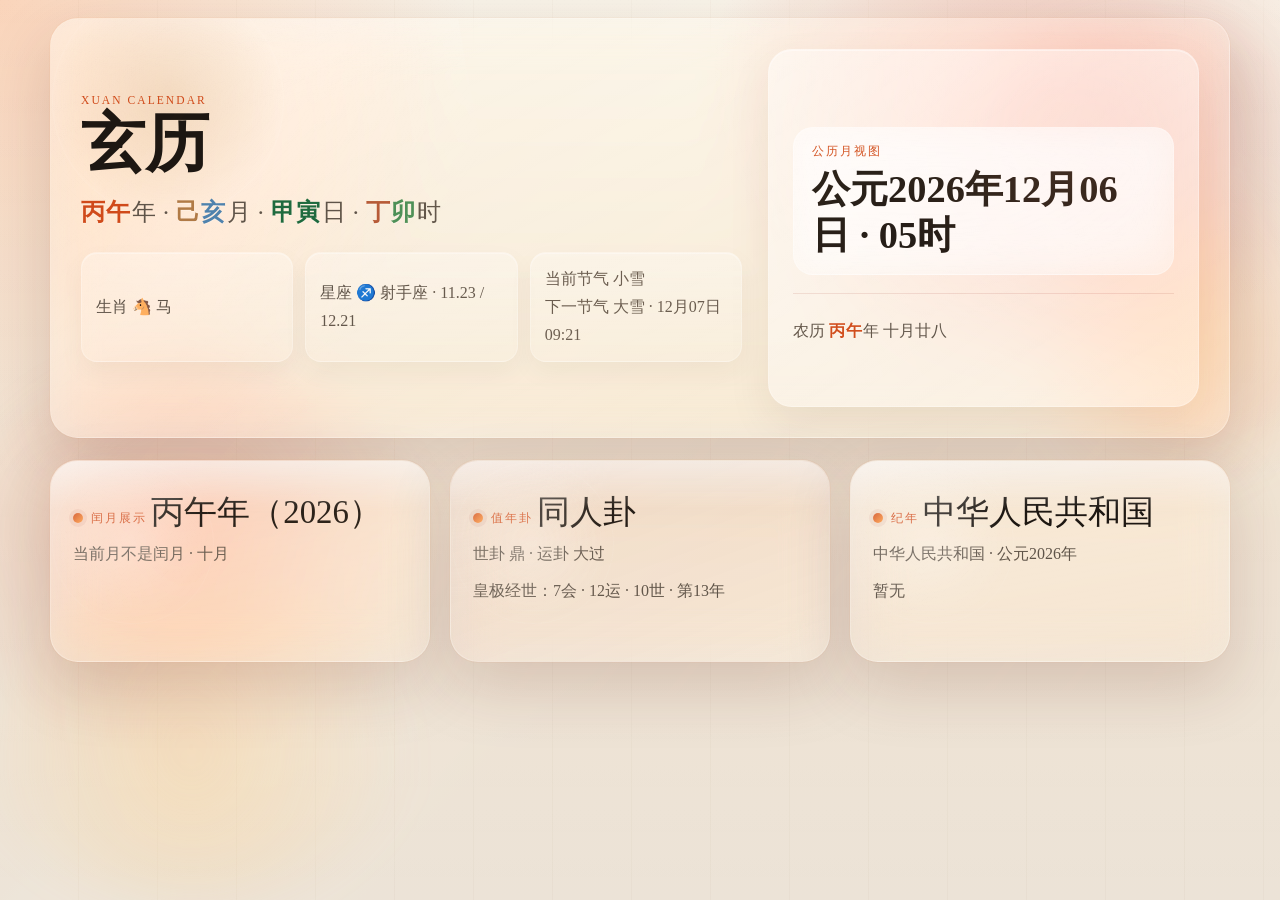
==== index.html @ 5a355abc "Initial project import" ====
<!doctype html>
<html lang="zh-CN">
  <head>
    <meta charset="UTF-8" />
    <meta name="viewport" content="width=device-width, initial-scale=1.0" />
    <title>玄历 · 干支历法</title>
    <link rel="stylesheet" href="styles.css" />
  </head>
  <body>
    <div class="backdrop"></div>
    <main class="shell">
      <section class="hero panel">
        <div class="hero-copy">
          <p class="eyebrow">Xuan Calendar</p>
          <h1>玄历</h1>
          <div class="hero-mobile-card">
            <button id="calendarLauncherMobile" class="hero-date-trigger hero-date-trigger-mobile" type="button">
              <span class="mini-label">公历月视图</span>
              <strong id="heroDateMobile">--</strong>
            </button>
            <p id="heroLunarMobile" class="muted hero-lunar-inline">--</p>
          </div>
          <p id="heroMysticLunar" class="hero-intro">--</p>
          <div class="hero-facts">
            <p id="heroZodiac" class="hero-subline muted">--</p>
            <p id="heroSign" class="hero-subline muted">--</p>
            <p id="heroTerm" class="hero-subline muted">--</p>
          </div>
        </div>
        <div class="hero-meta">
          <button id="calendarLauncher" class="hero-date-trigger" type="button">
            <span class="mini-label">公历月视图</span>
            <strong id="heroDate">--</strong>
          </button>
          <p id="heroLunar" class="muted hero-lunar-desktop">--</p>
        </div>
      </section>

      <section class="cards-grid">
        <article class="panel stat-card">
          <p class="section-tag">闰月展示</p>
          <button id="lunarMonthsLauncher" class="card-link" type="button">--</button>
          <p id="lunarLeapStatus" class="muted">--</p>
        </article>

        <article class="panel stat-card accent-card">
          <p class="section-tag">值年卦</p>
          <button id="hexagramCard" class="card-link" type="button">--</button>
          <p id="hexagramMeta" class="muted">--</p>
          <p id="hexagramCycle" class="muted">--</p>
        </article>

        <article class="panel stat-card">
          <p class="section-tag">纪年</p>
          <button id="emperorCard" class="card-link" type="button">--</button>
          <p id="emperorEraCard" class="muted">--</p>
          <p id="emperorNoteCard" class="muted">--</p>
        </article>

      </section>
    </main>

    <div id="dateNavModal" class="modal hidden" aria-hidden="true">
      <div class="modal-backdrop" data-close-date-modal="true"></div>
      <section class="modal-panel date-modal-panel" role="dialog" aria-modal="true" aria-labelledby="monthTitle">
        <button id="closeDateNavModal" class="modal-close" type="button" aria-label="关闭">关闭</button>
        <div class="date-modal-head">
          <div>
            <p class="section-tag">公历月视图</p>
            <h2 id="monthTitle">--</h2>
          </div>
          <div class="control-actions control-actions-inline">
            <button id="jumpBtn" class="btn btn-primary">跳转</button>
            <button id="todayBtn" class="btn">今天</button>
          </div>
        </div>
        <div class="controls-panel modal-controls-panel">
          <div class="controls-grid">
            <label>
              <span>纪年</span>
              <select id="eraSelect">
                <option value="ce">公元</option>
                <option value="bce">公元前</option>
              </select>
            </label>
            <label>
              <span>年份</span>
              <input id="yearInput" type="number" min="1" step="1" />
            </label>
            <label>
              <span>月份</span>
              <input id="monthInput" type="number" min="1" max="12" step="1" />
            </label>
            <label>
              <span>日期</span>
              <input id="dayInput" type="number" min="1" max="31" step="1" />
            </label>
          </div>
          <div class="stepper-row">
            <button class="btn" data-step="year" data-amount="-1">前一年</button>
            <button class="btn" data-step="year" data-amount="1">后一年</button>
            <button class="btn" data-step="month" data-amount="-1">前一月</button>
            <button class="btn" data-step="month" data-amount="1">后一月</button>
            <button class="btn" data-step="day" data-amount="-1">前一日</button>
            <button class="btn" data-step="day" data-amount="1">后一日</button>
          </div>
        </div>
        <div class="section-head modal-section-head">
          <p class="muted">点日期可切换查看</p>
        </div>
        <div class="weekday-strip" id="weekdayStrip"></div>
        <div class="calendar-grid" id="monthGrid"></div>
      </section>
    </div>

    <div id="hexagramModal" class="modal hidden" aria-hidden="true">
      <div class="modal-backdrop" data-close-modal="true"></div>
      <section class="modal-panel" role="dialog" aria-modal="true" aria-labelledby="hexagramModalTitle">
        <button id="closeHexagramModal" class="modal-close" type="button" aria-label="关闭">关闭</button>
        <p class="section-tag">值年卦详情</p>
        <h2 id="hexagramModalTitle">--</h2>
        <div class="hexagram-modal-layout">
          <div class="hexagram-sidebar">
            <div class="hexagram-visual-wrap">
              <div id="hexagramSymbol" class="hexagram-symbol"></div>
              <div class="hexagram-meta text-card">
                <p id="hexagramTrigrams" class="muted">--</p>
                <p id="hexagramKeywords" class="muted">--</p>
              </div>
            </div>
            <div class="modal-copy hexagram-copy text-card">
              <p id="hexagramSummary">--</p>
              <p id="hexagramReading" class="muted">--</p>
            </div>
          </div>
          <div class="text-sections hexagram-text-sections">
            <article class="text-card">
              <h3>卦辞</h3>
              <p id="hexagramJudgement" class="muted">--</p>
            </article>
            <article class="text-card">
              <h3>彖辞</h3>
              <p id="hexagramTuan" class="muted">--</p>
            </article>
            <article class="text-card">
              <h3>象辞</h3>
              <p id="hexagramXiang" class="muted">--</p>
            </article>
          </div>
        </div>
      </section>
    </div>

    <div id="emperorModal" class="modal hidden" aria-hidden="true">
      <div class="modal-backdrop" data-close-emperor-modal="true"></div>
      <section class="modal-panel" role="dialog" aria-modal="true" aria-labelledby="emperorModalTitle">
        <button id="closeEmperorModal" class="modal-close" type="button" aria-label="关闭">关闭</button>
        <p class="section-tag">详情</p>
        <h2 id="emperorModalTitle">--</h2>
        <div class="emperor-meta-grid">
          <article id="emperorLifeCard" class="text-card">
            <h3>生卒</h3>
            <p id="emperorLife" class="muted">--</p>
          </article>
          <article id="emperorReignCard" class="text-card">
            <h3>在位</h3>
            <p id="emperorReign" class="muted">--</p>
          </article>
          <article class="text-card">
            <h3>年号</h3>
            <p id="emperorEra" class="muted">--</p>
          </article>
        </div>
        <div class="modal-copy">
          <p id="emperorSummary">--</p>
          <div class="text-sections emperor-sections">
            <article class="text-card">
              <h3>大事记</h3>
              <ul id="emperorEvents" class="detail-list"></ul>
            </article>
            <article class="text-card">
              <h3>战争与政局</h3>
              <ul id="emperorWars" class="detail-list"></ul>
            </article>
            <article class="text-card">
              <h3>灾异与治理压力</h3>
              <ul id="emperorCalamities" class="detail-list"></ul>
            </article>
          </div>
        </div>
      </section>
    </div>

    <div id="lunarMonthsModal" class="modal hidden" aria-hidden="true">
      <div class="modal-backdrop" data-close-lunar-modal="true"></div>
      <section class="modal-panel" role="dialog" aria-modal="true" aria-labelledby="lunarYearTitle">
        <button id="closeLunarMonthsModal" class="modal-close" type="button" aria-label="关闭">关闭</button>
        <p class="section-tag">农历月份结构</p>
        <h2 id="lunarYearTitle">--</h2>
        <p id="lunarLeapModalMeta" class="muted">闰月会单独列出</p>
        <div id="lunarMonths" class="lunar-months"></div>
      </section>
    </div>

    <script src="hexagram-originals.js"></script>
    <script src="calendar-core.js"></script>
    <script src="app.js"></script>
  </body>
</html>
---- styles.css ----
:root {
  --bg: #f4ecde;
  --panel: rgba(255, 255, 255, 0.2);
  --panel-strong: rgba(255, 255, 255, 0.28);
  --ink: #1d1712;
  --ink-soft: #5f5449;
  --line: rgba(255, 255, 255, 0.24);
  --accent: #982d22;
  --accent-soft: #bc8140;
  --accent-deep: #6d1f17;
  --shadow: 0 24px 64px rgba(36, 26, 20, 0.12);
  --bg-top: #f8f2e7;
  --bg-mid: #f0e3d2;
  --bg-bottom: #ece3d7;
  --orb-a: rgba(188, 129, 64, 0.22);
  --orb-b: rgba(152, 45, 34, 0.18);
  --motion-a: rgba(86, 135, 183, 0.14);
  --motion-b: rgba(217, 87, 41, 0.12);
  --panel-glow: rgba(255, 255, 255, 0.5);
  --glass-highlight: rgba(255, 255, 255, 0.48);
  --glass-shadow: rgba(84, 62, 34, 0.08);
  --glass-fill: linear-gradient(180deg, rgba(255, 255, 255, 0.32), rgba(255, 255, 255, 0.16));
}

* {
  box-sizing: border-box;
}

html,
body {
  margin: 0;
  min-height: 100%;
}

body {
  position: relative;
  color: var(--ink);
  font-family: "Iowan Old Style", "Palatino Linotype", "STKaiti", "KaiTi", "Songti SC", serif;
  background:
    radial-gradient(circle at top left, var(--orb-a), transparent 30%),
    radial-gradient(circle at 80% 10%, var(--orb-b), transparent 24%),
    linear-gradient(180deg, var(--bg-top) 0%, var(--bg-mid) 56%, var(--bg-bottom) 100%);
  -webkit-tap-highlight-color: transparent;
  transition: background 360ms ease, color 240ms ease;
}

body::before,
body::after {
  content: "";
  position: fixed;
  inset: 0;
  pointer-events: none;
  z-index: 4;
  opacity: 0.72;
}

body::before {
  background:
    radial-gradient(circle at 18% 22%, rgba(255, 255, 255, 0.22), transparent 16%),
    radial-gradient(circle at 74% 18%, rgba(255, 255, 255, 0.16), transparent 14%),
    linear-gradient(120deg, transparent 22%, rgba(255, 255, 255, 0.12) 36%, transparent 54%);
  mix-blend-mode: screen;
  animation: overlaySweep 14s ease-in-out infinite;
}

body::after {
  background:
    repeating-linear-gradient(
      115deg,
      transparent 0 24px,
      rgba(255, 255, 255, 0.035) 24px 32px,
      transparent 32px 68px
    );
  mix-blend-mode: soft-light;
  animation: overlayDrift 18s linear infinite;
}

.backdrop {
  position: fixed;
  inset: 0;
  pointer-events: none;
  background:
    linear-gradient(rgba(255, 255, 255, 0.08), transparent),
    repeating-linear-gradient(
      90deg,
      transparent 0,
      transparent 78px,
      rgba(126, 90, 44, 0.03) 78px,
      rgba(126, 90, 44, 0.03) 79px
    );
  overflow: hidden;
}

.backdrop::before,
.backdrop::after {
  content: "";
  position: absolute;
  inset: auto;
  border-radius: 999px;
  filter: blur(16px);
  opacity: 1;
  mix-blend-mode: screen;
  animation: drift 18s ease-in-out infinite;
}

.backdrop::before {
  left: -10vw;
  bottom: 8vh;
  width: 46vw;
  height: 46vw;
  background:
    radial-gradient(circle at 28% 34%, rgba(255, 255, 255, 0.34), transparent 20%),
    radial-gradient(circle at 35% 35%, var(--motion-a), transparent 55%),
    radial-gradient(circle at 65% 65%, var(--motion-b), transparent 60%);
}

.backdrop::after {
  right: -12vw;
  top: 4vh;
  width: 40vw;
  height: 40vw;
  background:
    radial-gradient(circle at 32% 28%, rgba(255, 255, 255, 0.26), transparent 18%),
    radial-gradient(circle at 30% 30%, var(--motion-b), transparent 48%),
    radial-gradient(circle at 70% 68%, var(--motion-a), transparent 58%);
  animation-direction: reverse;
  animation-duration: 22s;
}

.shell {
  width: min(1180px, calc(100vw - 32px));
  margin: 0 auto;
  padding: max(18px, env(safe-area-inset-top)) 0 max(40px, env(safe-area-inset-bottom));
  position: relative;
  z-index: 1;
}

.panel {
  position: relative;
  overflow: hidden;
  border-radius: 28px;
  border: 1px solid var(--line);
  background: var(--glass-fill), var(--panel);
  -webkit-backdrop-filter: blur(22px) saturate(160%);
  backdrop-filter: blur(22px) saturate(160%);
  box-shadow:
    var(--shadow),
    inset 0 1px 0 rgba(255, 255, 255, 0.46),
    inset 0 -1px 0 rgba(255, 255, 255, 0.08);
}

.panel::before {
  content: "";
  position: absolute;
  inset: 0;
  background:
    linear-gradient(180deg, var(--panel-glow), transparent 24%),
    radial-gradient(circle at top left, rgba(255, 255, 255, 0.22), transparent 38%);
  pointer-events: none;
}

.panel::after {
  content: "";
  position: absolute;
  inset: 1px;
  border-radius: inherit;
  border: 1px solid rgba(255, 255, 255, 0.08);
  pointer-events: none;
}

.stat-card::after {
  content: "";
  position: absolute;
  right: -18px;
  bottom: -42px;
  width: 160px;
  height: 160px;
  border-radius: 50%;
  background: radial-gradient(circle, rgba(255, 255, 255, 0.24), transparent 68%);
  opacity: 0.75;
  pointer-events: none;
  animation: cardPulse 8s ease-in-out infinite;
}

.stat-card:hover {
  transform: translateY(-6px);
  box-shadow: 0 28px 60px rgba(55, 36, 14, 0.18);
}

.hero,
.stat-card,
.theme-panel,
.modal-panel {
  transition: transform 220ms ease, box-shadow 220ms ease, border-color 220ms ease, background 260ms ease;
}

.hero {
  display: grid;
  grid-template-columns: minmax(0, 1.35fr) minmax(320px, 0.88fr);
  gap: 26px;
  padding: 30px;
  margin-bottom: 22px;
  background:
    radial-gradient(circle at 12% 12%, rgba(255, 255, 255, 0.24), transparent 22%),
    radial-gradient(circle at 78% 12%, rgba(255, 255, 255, 0.18), transparent 26%),
    linear-gradient(155deg, rgba(255, 255, 255, 0.26), rgba(255, 255, 255, 0.12));
}

.hero::after {
  content: "";
  position: absolute;
  right: -48px;
  top: -34px;
  width: 230px;
  height: 230px;
  border-radius: 50%;
  background: radial-gradient(circle, rgba(188, 129, 64, 0.18), transparent 70%);
}

.hero::before {
  content: "";
  position: absolute;
  inset: -20% auto auto -10%;
  width: 48%;
  height: 160%;
  background:
    linear-gradient(180deg, rgba(255, 255, 255, 0.38), transparent 28%),
    linear-gradient(135deg, transparent 22%, rgba(255, 255, 255, 0.18) 45%, transparent 68%);
  transform: rotate(-10deg);
  opacity: 0.7;
  pointer-events: none;
  animation: sheenSweep 9s ease-in-out infinite;
}

.eyebrow,
.section-tag,
.mini-label {
  margin: 0;
  text-transform: uppercase;
  letter-spacing: 0.18em;
  font-size: 0.72rem;
  color: var(--accent);
}

.hero h1,
.hero h2,
.stat-card h3,
.section-head h2 {
  margin: 0;
  font-weight: 600;
}

.hero h1 {
  margin-top: 8px;
  font-size: clamp(2.8rem, 5vw, 4.8rem);
  line-height: 0.94;
}

.hero-copy {
  position: relative;
  z-index: 1;
}

.hero-intro {
  max-width: 42rem;
  margin: 18px 0 0;
  font-size: clamp(1.15rem, 2vw, 1.5rem);
  line-height: 1.7;
  letter-spacing: 0.02em;
}

.hero-mobile-card {
  display: none;
}

.ganzhi-token {
  display: inline-flex;
  align-items: baseline;
  gap: 1px;
}

.ganzhi-char {
  font-weight: 700;
  text-shadow: 0 1px 0 rgba(255, 255, 255, 0.28);
}

.ganzhi-suffix,
.ganzhi-sep {
  color: var(--ink-soft);
}

.tone-wood-yang {
  color: #1f6a3e;
}

.tone-wood-yin {
  color: #4b8f56;
}

.tone-fire-yang {
  color: #d04a1a;
}

.tone-fire-yin {
  color: #b65a36;
}

.tone-earth-yang {
  color: #9b5b18;
}

.tone-earth-yin {
  color: #b07a46;
}

.tone-metal-yang {
  color: #8e6d18;
}

.tone-metal-yin {
  color: #b49343;
}

.tone-water-yang {
  color: #1f5d8f;
}

.tone-water-yin {
  color: #4f82ad;
}

.hero-facts {
  display: grid;
  gap: 10px;
  margin-top: 20px;
}

.hero-subline {
  margin: 0;
  padding: 12px 14px;
  border: 1px solid rgba(255, 255, 255, 0.22);
  border-radius: 16px;
  background: linear-gradient(180deg, rgba(255, 255, 255, 0.28), rgba(255, 255, 255, 0.12));
  line-height: 1.75;
  white-space: pre-line;
  box-shadow:
    inset 0 1px 0 rgba(255, 255, 255, 0.34),
    0 10px 24px rgba(62, 44, 28, 0.05);
}

.hero-lunar-inline {
  margin: 0;
  padding-top: 16px;
  font-size: 1.02rem;
  line-height: 1.9;
}

.hero-lunar-desktop {
  margin: 0;
  padding-top: 22px;
  border-top: 1px solid rgba(152, 45, 34, 0.12);
  font-size: 1.02rem;
  line-height: 1.9;
}

.hero-meta {
  display: flex;
  flex-direction: column;
  justify-content: center;
  gap: 18px;
  align-self: stretch;
  padding: 24px;
  border-radius: 24px;
  background:
    linear-gradient(145deg, rgba(255, 255, 255, 0.22), rgba(255, 255, 255, 0.12)),
    var(--panel-strong);
  border: 1px solid rgba(255, 255, 255, 0.24);
  box-shadow:
    inset 0 1px 0 rgba(255, 255, 255, 0.44),
    0 18px 44px rgba(61, 42, 26, 0.08);
}

.hero-date-trigger {
  display: grid;
  gap: 8px;
  width: 100%;
  margin: 18px 0 0;
  padding: 16px 18px;
  border: 1px solid rgba(255, 255, 255, 0.28);
  border-radius: 20px;
  background:
    linear-gradient(180deg, rgba(255, 255, 255, 0.34), rgba(255, 255, 255, 0.14)),
    rgba(255, 255, 255, 0.18);
  color: var(--ink);
  text-align: left;
  font: inherit;
  cursor: pointer;
  transition: transform 160ms ease, border-color 160ms ease, box-shadow 160ms ease;
  -webkit-backdrop-filter: blur(18px) saturate(150%);
  backdrop-filter: blur(18px) saturate(150%);
}

.hero-date-trigger strong {
  font-size: clamp(1.8rem, 3vw, 2.9rem);
  line-height: 1.18;
  font-weight: 600;
}

.hero-date-trigger .mini-label {
  color: var(--accent);
}

.hero-date-trigger:hover {
  transform: translateY(-1px);
  border-color: rgba(255, 255, 255, 0.42);
  box-shadow:
    0 18px 32px rgba(61, 42, 26, 0.08),
    inset 0 1px 0 rgba(255, 255, 255, 0.42);
}

.card-link {
  transition: color 180ms ease, transform 180ms ease;
}

.card-link:hover {
  transform: translateX(4px);
}

.hero-date-trigger-mobile,
#heroLunarMobile {
  display: none;
}

.hero-date-trigger:active,
.card-link:active,
.btn:active {
  transform: translateY(0);
  filter: brightness(0.98);
}

.controls-panel {
  padding: 18px;
  margin-bottom: 22px;
}

.date-modal-head {
  display: flex;
  align-items: flex-end;
  justify-content: space-between;
  flex-wrap: wrap;
  gap: 16px;
}

.date-modal-head h2 {
  margin-top: 8px;
}

.date-modal-head > :first-child {
  flex: 1 1 220px;
}

.controls-grid {
  display: grid;
  grid-template-columns: repeat(4, minmax(0, 1fr));
  gap: 14px;
}

.controls-grid label {
  display: flex;
  flex-direction: column;
  gap: 8px;
}

.controls-grid span {
  font-size: 0.85rem;
  color: var(--ink-soft);
}

.controls-grid input,
.controls-grid select,
.btn {
  border: 1px solid rgba(255, 255, 255, 0.24);
  border-radius: 16px;
  background: rgba(255, 255, 255, 0.24);
  color: var(--ink);
  font: inherit;
  -webkit-backdrop-filter: blur(16px) saturate(150%);
  backdrop-filter: blur(16px) saturate(150%);
}

.controls-grid input,
.controls-grid select {
  height: 46px;
  padding: 0 14px;
}

.control-actions {
  display: flex;
  align-items: end;
  gap: 10px;
}

.control-actions-inline {
  flex-shrink: 0;
}

.btn {
  height: 46px;
  padding: 0 16px;
  cursor: pointer;
  transition: transform 160ms ease, border-color 160ms ease, background 160ms ease;
}

.btn:hover {
  transform: translateY(-1px);
  border-color: rgba(152, 45, 34, 0.28);
}

.btn-primary {
  background: linear-gradient(135deg, rgba(152, 45, 34, 0.82), rgba(188, 129, 64, 0.8));
  color: #fff8f1;
  border-color: transparent;
}

.stepper-row {
  display: grid;
  grid-template-columns: repeat(6, minmax(0, 1fr));
  gap: 10px;
  margin-top: 14px;
}

.cards-grid {
  display: grid;
  grid-template-columns: repeat(3, minmax(0, 1fr));
  gap: 20px;
  margin-bottom: 22px;
}

.stat-card {
  min-height: 202px;
  padding: 22px;
  background:
    linear-gradient(170deg, rgba(255, 255, 255, 0.3), rgba(255, 255, 255, 0.14));
}

.cards-grid .stat-card:nth-child(1) {
  animation: riseIn 700ms ease both;
}

.cards-grid .stat-card:nth-child(2) {
  animation: riseIn 700ms ease 90ms both;
}

.cards-grid .stat-card:nth-child(3) {
  animation: riseIn 700ms ease 180ms both;
}

.stat-card h3 {
  margin-top: 10px;
  font-size: clamp(1.45rem, 2.6vw, 2.05rem);
  line-height: 1.2;
}

.card-link {
  margin-top: 10px;
  padding: 0;
  border: 0;
  background: transparent;
  color: inherit;
  font: inherit;
  font-size: clamp(1.45rem, 2.6vw, 2.05rem);
  line-height: 1.2;
  text-align: left;
  cursor: pointer;
}

.card-link + .muted {
  margin-top: 12px;
}

.stat-card .section-tag {
  display: inline-flex;
  align-items: center;
  gap: 8px;
}

.stat-card .section-tag::before {
  content: "";
  width: 10px;
  height: 10px;
  border-radius: 50%;
  background: linear-gradient(135deg, var(--accent), var(--accent-soft));
  box-shadow: 0 0 0 4px rgba(152, 45, 34, 0.08);
}

.card-link:hover {
  color: var(--accent);
}

.accent-card {
  background:
    linear-gradient(160deg, rgba(152, 45, 34, 0.08), rgba(255, 255, 255, 0)),
    var(--panel);
}

.muted {
  color: var(--ink-soft);
}

.section-head {
  display: flex;
  justify-content: space-between;
  align-items: end;
  gap: 16px;
  padding: 22px 22px 10px;
}

.pillars {
  display: grid;
  grid-template-columns: repeat(4, minmax(0, 1fr));
  gap: 14px;
  padding: 8px 22px 22px;
}

.pillar-card,
.calendar-cell,
.month-chip {
  border: 1px solid var(--line);
  border-radius: 22px;
  background: rgba(255, 252, 247, 0.86);
}

.pillar-card {
  padding: 18px;
}

.pillar-label {
  font-size: 0.9rem;
  color: var(--ink-soft);
}

.pillar-value {
  display: block;
  margin-top: 8px;
  font-size: clamp(1.55rem, 2.5vw, 2.15rem);
}

.pillar-hint {
  display: block;
  margin-top: 10px;
  color: var(--ink-soft);
  font-size: 0.92rem;
}

.layout-split {
  display: grid;
  grid-template-columns: minmax(0, 1.2fr) minmax(320px, 0.8fr);
  gap: 22px;
}

.weekday-strip {
  display: grid;
  grid-template-columns: repeat(7, minmax(0, 1fr));
  gap: 8px;
  padding: 0 22px 10px;
}

.weekday-strip span {
  text-align: center;
  color: var(--ink-soft);
  font-size: 0.92rem;
}

.calendar-grid {
  display: grid;
  grid-template-columns: repeat(7, minmax(0, 1fr));
  gap: 8px;
  padding: 0 22px 22px;
}

.calendar-cell {
  min-height: 96px;
  padding: 12px;
  cursor: pointer;
  transition: transform 160ms ease, border-color 160ms ease, box-shadow 160ms ease;
}

.calendar-cell:hover {
  transform: translateY(-2px);
  border-color: rgba(152, 45, 34, 0.28);
}

.calendar-cell.dim {
  opacity: 0.52;
}

.calendar-cell.selected {
  background:
    linear-gradient(150deg, rgba(255, 255, 255, 0.34), rgba(255, 255, 255, 0.08)),
    rgba(255, 255, 255, 0.18);
  border-color: rgba(255, 255, 255, 0.38);
  box-shadow:
    0 14px 28px rgba(61, 42, 26, 0.08),
    inset 0 1px 0 rgba(255, 255, 255, 0.38);
}

.calendar-cell.today {
  outline: 1px dashed rgba(188, 129, 64, 0.7);
  outline-offset: -6px;
}

.solar-day {
  font-size: 1.2rem;
}

.lunar-day {
  margin-top: 10px;
  color: var(--ink-soft);
  font-size: 0.88rem;
  line-height: 1.45;
}

.lunar-months {
  display: grid;
  grid-template-columns: repeat(2, minmax(0, 1fr));
  gap: 10px;
  padding: 8px 0 0;
}

.month-chip {
  padding: 14px 16px;
  -webkit-backdrop-filter: blur(14px) saturate(150%);
  backdrop-filter: blur(14px) saturate(150%);
}

.month-chip strong {
  display: block;
  font-size: 1.06rem;
}

.month-chip span {
  display: block;
  margin-top: 6px;
  color: var(--ink-soft);
  font-size: 0.92rem;
}

code {
  font-family: "SFMono-Regular", Consolas, monospace;
}

@media (max-width: 1080px) {
  .controls-grid,
  .cards-grid,
  .pillars,
  .layout-split,
  .stepper-row {
    grid-template-columns: 1fr 1fr;
  }

  .controls-grid label:first-child,
  .controls-grid label:nth-child(2),
  .controls-grid label:nth-child(3),
  .controls-grid label:nth-child(4) {
    min-width: 0;
  }
}

@media (max-width: 860px) {
  .hero,
  .cards-grid,
  .layout-split,
  .pillars,
  .controls-grid {
    grid-template-columns: 1fr;
  }

  .hero {
    padding: 22px;
    gap: 18px;
    grid-template-columns: 1fr;
  }

  .cards-grid {
    gap: 14px;
  }

  .hero-facts {
    gap: 8px;
  }

  .lunar-months {
    grid-template-columns: 1fr;
  }

  .section-head {
    flex-direction: column;
    align-items: flex-start;
  }
}

@media (max-width: 560px) {
  .shell {
    width: min(100vw - 20px, 1180px);
    padding-bottom: calc(102px + env(safe-area-inset-bottom));
  }

  .hero,
  .controls-panel,
  .section-head,
  .weekday-strip,
  .calendar-grid,
  .lunar-months,
  .pillars,
  .stat-card {
    padding-left: 16px;
    padding-right: 16px;
  }

  .calendar-grid,
  .weekday-strip {
    gap: 6px;
  }

  .hero {
    padding-top: 20px;
    padding-bottom: 20px;
    border-radius: 26px;
  }

  .hero h1 {
    display: none;
  }

  .hero-date-trigger-mobile,
  #heroLunarMobile {
    display: grid;
  }

  .hero-mobile-card {
    display: block;
    margin-top: 14px;
    padding: 14px;
    border: 1px solid rgba(152, 45, 34, 0.14);
    border-radius: 20px;
    background: rgba(255, 252, 247, 0.88);
    box-shadow: 0 12px 24px rgba(152, 45, 34, 0.06);
  }

  .hero-date-trigger-mobile {
    margin-top: 0;
    padding: 0;
    border: 0;
    border-radius: 0;
    background: transparent;
    box-shadow: none;
  }

  #heroLunarMobile {
    display: block;
    margin-top: 14px;
    padding-top: 14px;
    border-top: 1px solid rgba(152, 45, 34, 0.12);
  }

  .hero-meta {
    display: none;
  }

  .hero h1 {
    font-size: clamp(2.4rem, 12vw, 3.5rem);
  }

  .hero-intro {
    font-size: 1.08rem;
  }

  .hero-subline {
    padding: 10px 12px;
    font-size: 0.95rem;
  }

  .hero-date-trigger {
    margin-top: 14px;
    padding: 14px;
  }

  .hero-date-trigger strong {
    font-size: clamp(1.55rem, 7vw, 2rem);
  }

  .hero-lunar-inline {
    padding-top: 18px;
    font-size: 0.96rem;
  }

  .stepper-row {
    grid-template-columns: 1fr 1fr;
  }

  .cards-grid {
    grid-template-columns: 1fr 1fr;
  }

  .cards-grid .stat-card:last-child {
    grid-column: 1 / -1;
  }

  .stat-card {
    min-height: auto;
    padding-top: 18px;
    padding-bottom: 18px;
  }

  .calendar-cell {
    min-height: 76px;
    padding: 8px;
  }

  .solar-day {
    font-size: 1.05rem;
  }

  .lunar-day {
    margin-top: 6px;
    font-size: 0.78rem;
    line-height: 1.35;
  }

}


.modal.hidden {
  display: none;
}

.modal {
  position: fixed;
  inset: 0;
  z-index: 20;
}

.modal-backdrop {
  position: absolute;
  inset: 0;
  background: rgba(32, 20, 10, 0.4);
  backdrop-filter: blur(10px);
}

.modal-panel {
  position: relative;
  width: min(760px, calc(100vw - 28px));
  margin: min(7vh, 48px) auto;
  max-height: min(88vh, 980px);
  overflow: auto;
  padding: 24px;
  border-radius: 28px;
  border: 1px solid rgba(255, 255, 255, 0.26);
  background:
    linear-gradient(180deg, rgba(255, 255, 255, 0.34), rgba(255, 255, 255, 0.16)),
    rgba(255, 255, 255, 0.14);
  -webkit-backdrop-filter: blur(26px) saturate(180%);
  backdrop-filter: blur(26px) saturate(180%);
  box-shadow:
    0 28px 64px rgba(45, 28, 12, 0.18),
    inset 0 1px 0 rgba(255, 255, 255, 0.4);
}

.date-modal-panel {
  width: min(1080px, calc(100vw - 28px));
}

.modal-controls-panel {
  padding: 0;
  margin: 20px 0 12px;
}

.modal-section-head {
  padding: 0 0 10px;
}

.modal-close {
  position: sticky;
  top: 0;
  z-index: 2;
  margin-left: auto;
  display: block;
  height: 38px;
  padding: 0 14px;
  border-radius: 14px;
  border: 1px solid rgba(255, 255, 255, 0.24);
  background: rgba(255, 255, 255, 0.18);
  -webkit-backdrop-filter: blur(18px) saturate(160%);
  backdrop-filter: blur(18px) saturate(160%);
  font: inherit;
  cursor: pointer;
}

.hexagram-modal-layout {
  display: grid;
  grid-template-columns: minmax(260px, 0.9fr) minmax(0, 1.4fr);
  gap: 18px;
  align-items: start;
  margin-top: 20px;
}

.hexagram-sidebar {
  display: grid;
  gap: 14px;
}

.hexagram-visual-wrap {
  display: grid;
  gap: 14px;
  align-items: start;
}

.hexagram-symbol {
  padding: 18px;
  border-radius: 22px;
  border: 1px solid rgba(255, 255, 255, 0.24);
  background: rgba(255, 255, 255, 0.16);
  -webkit-backdrop-filter: blur(18px) saturate(150%);
  backdrop-filter: blur(18px) saturate(150%);
}

.hex-line {
  position: relative;
  height: 18px;
  margin: 10px 0;
}

.hex-line.yang::before,
.hex-line.yin::before,
.hex-line.yin::after {
  content: "";
  position: absolute;
  top: 6px;
  height: 6px;
  border-radius: 999px;
}

.hex-line.yang::before {
  left: 0;
  right: 0;
  background: linear-gradient(90deg, #7d2217, #c48a47);
}

.hex-line.yin::before {
  left: 0;
  width: calc(50% - 10px);
  background: linear-gradient(90deg, #294e68, #6b8fa0);
}

.hex-line.yin::after {
  right: 0;
  width: calc(50% - 10px);
  background: linear-gradient(90deg, #294e68, #6b8fa0);
}

.hexagram-meta p {
  margin: 0 0 10px;
}

.hexagram-meta p:last-child,
.hexagram-copy p:last-child {
  margin-bottom: 0;
}

.hexagram-copy {
  min-height: 100%;
}

.modal-copy p {
  line-height: 1.8;
}

.text-sections {
  display: grid;
  grid-template-columns: repeat(3, minmax(0, 1fr));
  gap: 14px;
  margin-top: 18px;
}

.hexagram-text-sections {
  grid-template-columns: 1fr;
  margin-top: 0;
}

.text-card {
  padding: 16px;
  border-radius: 20px;
  border: 1px solid rgba(255, 255, 255, 0.24);
  background:
    linear-gradient(180deg, rgba(255, 255, 255, 0.24), rgba(255, 255, 255, 0.12)),
    rgba(255, 255, 255, 0.14);
  -webkit-backdrop-filter: blur(16px) saturate(150%);
  backdrop-filter: blur(16px) saturate(150%);
}

.hidden-card {
  display: none;
}

.text-card h3 {
  margin: 0 0 10px;
  font-size: 1rem;
}

.text-card p {
  margin: 0;
  line-height: 1.8;
  white-space: pre-line;
}

.emperor-meta-grid {
  display: grid;
  grid-template-columns: repeat(3, minmax(0, 1fr));
  gap: 14px;
  margin-top: 16px;
}

.detail-list {
  margin: 0;
  padding-left: 18px;
  color: var(--ink-soft);
  line-height: 1.75;
}

.detail-item {
  display: grid;
  grid-template-columns: minmax(82px, 112px) minmax(0, 1fr);
  gap: 10px;
  align-items: start;
}

.detail-period {
  display: inline-flex;
  align-items: center;
  justify-content: center;
  min-height: 28px;
  padding: 2px 10px;
  border-radius: 999px;
  border: 1px solid rgba(255, 255, 255, 0.24);
  background: rgba(255, 255, 255, 0.16);
  color: var(--accent);
  font-size: 0.8rem;
  line-height: 1.2;
  white-space: nowrap;
}

.detail-content {
  color: var(--ink-soft);
}

.detail-list li + li {
  margin-top: 8px;
}

@media (max-width: 860px) {
  .hexagram-modal-layout,
  .text-sections,
  .emperor-meta-grid {
    grid-template-columns: 1fr;
  }
}

@media (max-width: 640px) {
  .modal {
    padding: 0;
  }

  .modal-panel,
  .date-modal-panel {
    width: 100vw;
    max-height: 100vh;
    min-height: 100vh;
    margin: 0;
    padding: 18px 16px calc(72px + env(safe-area-inset-bottom));
    border-radius: 0;
  }

  .modal-close {
    top: 0;
    margin-bottom: 10px;
  }

  .controls-grid {
    grid-template-columns: 1fr 1fr;
  }

  .controls-grid .control-actions {
    grid-column: 1 / -1;
  }

  .control-actions {
    align-items: stretch;
  }

  .control-actions .btn {
    flex: 1;
  }

  .control-actions-inline {
    margin-left: auto;
  }

  .text-card,
  .hexagram-symbol {
    border-radius: 18px;
  }

  .detail-item {
    grid-template-columns: 1fr;
    gap: 6px;
  }

  .detail-period {
    justify-self: start;
  }
}

body[data-element-theme="fire"] {
  --accent: #d04a1a;
  --accent-soft: #ff9a3d;
  --accent-deep: #83261c;
  --orb-a: rgba(255, 125, 54, 0.28);
  --orb-b: rgba(206, 53, 31, 0.24);
  --motion-a: rgba(255, 156, 72, 0.22);
  --motion-b: rgba(201, 57, 35, 0.18);
}

body[data-element-theme="water"] {
  --bg-top: #e6eef6;
  --bg-mid: #cfdceb;
  --bg-bottom: #bfcddd;
  --panel: rgba(241, 247, 253, 0.78);
  --panel-strong: rgba(240, 246, 252, 0.92);
  --accent: #2d6794;
  --accent-soft: #69a6d1;
  --accent-deep: #184561;
  --orb-a: rgba(88, 140, 182, 0.24);
  --orb-b: rgba(36, 82, 126, 0.18);
  --motion-a: rgba(102, 166, 214, 0.24);
  --motion-b: rgba(34, 83, 126, 0.18);
}

body[data-element-theme="water"] .backdrop {
  background:
    linear-gradient(rgba(255, 255, 255, 0.06), transparent),
    repeating-linear-gradient(
      90deg,
      transparent 0,
      transparent 72px,
      rgba(63, 120, 170, 0.06) 72px,
      rgba(63, 120, 170, 0.06) 73px
    );
}

body[data-element-theme="water"]::before {
  background:
    radial-gradient(circle at 16% 28%, rgba(202, 236, 255, 0.26), transparent 18%),
    radial-gradient(circle at 76% 24%, rgba(168, 215, 249, 0.2), transparent 16%),
    linear-gradient(115deg, transparent 18%, rgba(183, 226, 255, 0.12) 34%, transparent 58%);
  animation-name: waterOverlay;
}

body[data-element-theme="water"]::after {
  background:
    repeating-linear-gradient(
      105deg,
      transparent 0 18px,
      rgba(164, 214, 246, 0.06) 18px 26px,
      transparent 26px 52px
    );
}

body[data-element-theme="wood"] {
  --accent: #2d7d4b;
  --accent-soft: #74b780;
  --accent-deep: #1b5432;
  --orb-a: rgba(92, 158, 103, 0.24);
  --orb-b: rgba(39, 98, 62, 0.16);
  --motion-a: rgba(135, 194, 117, 0.18);
  --motion-b: rgba(42, 107, 66, 0.14);
}

body[data-element-theme="metal"] {
  --bg-top: #f4f1e7;
  --bg-mid: #e4dece;
  --bg-bottom: #d8d0c0;
  --accent: #98732b;
  --accent-soft: #d0b16a;
  --accent-deep: #65501e;
  --orb-a: rgba(177, 150, 84, 0.18);
  --orb-b: rgba(99, 80, 30, 0.12);
  --motion-a: rgba(214, 191, 135, 0.16);
  --motion-b: rgba(129, 110, 58, 0.12);
}

body[data-element-theme="earth"] {
  --bg-top: #f5ede4;
  --bg-mid: #ead9c8;
  --bg-bottom: #dfc6b2;
  --accent: #a05f24;
  --accent-soft: #cd9762;
  --accent-deep: #704219;
  --orb-a: rgba(196, 136, 75, 0.22);
  --orb-b: rgba(124, 82, 31, 0.16);
  --motion-a: rgba(221, 173, 118, 0.16);
  --motion-b: rgba(120, 81, 40, 0.14);
}

body[data-element-theme="water"] .backdrop::before,
body[data-element-theme="water"] .backdrop::after {
  filter: blur(12px);
  animation-duration: 14s;
}

body[data-element-theme="water"] .backdrop::before {
  border-radius: 44% 56% 61% 39% / 57% 47% 53% 43%;
  animation-name: waterDrift;
}

body[data-element-theme="water"] .backdrop::after {
  border-radius: 59% 41% 48% 52% / 44% 60% 40% 56%;
  animation-name: waterDrift;
}

body[data-element-theme="fire"] .backdrop::before,
body[data-element-theme="fire"] .backdrop::after {
  filter: blur(22px);
  animation-duration: 10s;
}

body[data-element-theme="fire"]::before {
  background:
    radial-gradient(circle at 20% 78%, rgba(255, 196, 134, 0.2), transparent 16%),
    radial-gradient(circle at 84% 18%, rgba(255, 149, 102, 0.22), transparent 14%),
    linear-gradient(132deg, transparent 26%, rgba(255, 188, 126, 0.12) 42%, transparent 60%);
  animation-name: emberOverlay;
}

body[data-element-theme="fire"]::after {
  background:
    repeating-linear-gradient(
      128deg,
      transparent 0 22px,
      rgba(255, 193, 130, 0.05) 22px 30px,
      transparent 30px 62px
    );
}

body[data-element-theme="fire"] .hero,
body[data-element-theme="fire"] .stat-card {
  box-shadow:
    0 24px 64px rgba(97, 36, 15, 0.18),
    0 0 0 1px rgba(255, 145, 94, 0.06);
}

body[data-element-theme="fire"] .backdrop::before {
  background:
    radial-gradient(circle at 50% 75%, rgba(255, 192, 102, 0.28), transparent 45%),
    radial-gradient(circle at 48% 30%, rgba(214, 68, 40, 0.22), transparent 55%);
  animation-name: emberFloat;
}

body[data-element-theme="fire"] .backdrop::after {
  background:
    radial-gradient(circle at 60% 70%, rgba(255, 142, 67, 0.24), transparent 42%),
    radial-gradient(circle at 42% 28%, rgba(166, 35, 31, 0.2), transparent 52%);
  animation-name: emberFloat;
}

body[data-element-theme="earth"][data-earth-variant="chen"] {
  --bg-top: #e5ece8;
  --bg-mid: #ced9d2;
  --bg-bottom: #bcc8c0;
  --panel: rgba(239, 245, 241, 0.8);
  --panel-strong: rgba(239, 245, 242, 0.92);
  --accent: #5d7866;
  --accent-soft: #8aa78f;
  --accent-deep: #3f5548;
  --motion-a: rgba(117, 146, 134, 0.18);
  --motion-b: rgba(85, 129, 155, 0.14);
}

body[data-element-theme="earth"][data-earth-variant="xu"] {
  --bg-top: #f4e6dc;
  --bg-mid: #e6d1c0;
  --bg-bottom: #d7b79d;
  --panel: rgba(250, 243, 237, 0.8);
  --panel-strong: rgba(251, 243, 236, 0.92);
  --accent: #a85d2c;
  --accent-soft: #d39557;
  --accent-deep: #74401d;
  --motion-a: rgba(202, 120, 63, 0.18);
  --motion-b: rgba(120, 87, 48, 0.12);
}

body[data-element-theme="earth"][data-earth-variant="wei"] {
  --bg-top: #f5eadf;
  --bg-mid: #ead7c3;
  --bg-bottom: #ddc0a4;
  --panel: rgba(251, 244, 237, 0.8);
  --panel-strong: rgba(251, 244, 237, 0.92);
  --accent: #b36a34;
  --accent-soft: #d8a067;
  --accent-deep: #7a451f;
  --motion-a: rgba(220, 142, 74, 0.18);
  --motion-b: rgba(152, 87, 39, 0.14);
}

body[data-element-theme="earth"][data-earth-variant="chou"] {
  --bg-top: #ece9e1;
  --bg-mid: #d9d3c7;
  --bg-bottom: #c7beb0;
  --panel: rgba(247, 245, 240, 0.8);
  --panel-strong: rgba(247, 245, 240, 0.92);
  --accent: #7b7462;
  --accent-soft: #aca18c;
  --accent-deep: #57503f;
  --motion-a: rgba(163, 154, 132, 0.16);
  --motion-b: rgba(91, 103, 128, 0.12);
}

body[data-element-theme="water"] .hero,
body[data-element-theme="water"] .stat-card,
body[data-element-theme="earth"][data-earth-variant="chen"] .hero,
body[data-element-theme="earth"][data-earth-variant="chen"] .stat-card {
  box-shadow:
    0 24px 64px rgba(25, 62, 92, 0.14),
    0 0 0 1px rgba(110, 181, 226, 0.05);
}

body[data-element-theme="metal"] .hero,
body[data-element-theme="metal"] .stat-card,
body[data-element-theme="earth"][data-earth-variant="chou"] .hero,
body[data-element-theme="earth"][data-earth-variant="chou"] .stat-card {
  box-shadow:
    0 24px 64px rgba(80, 68, 33, 0.14),
    0 0 0 1px rgba(226, 209, 155, 0.06);
}

body[data-element-theme="wood"] .hero,
body[data-element-theme="wood"] .stat-card,
body[data-element-theme="earth"][data-earth-variant="wei"] .hero,
body[data-element-theme="earth"][data-earth-variant="wei"] .stat-card {
  box-shadow:
    0 24px 64px rgba(35, 75, 45, 0.14),
    0 0 0 1px rgba(122, 192, 123, 0.05);
}

body[data-element-theme="earth"][data-earth-variant="xu"] .hero,
body[data-element-theme="earth"][data-earth-variant="xu"] .stat-card {
  box-shadow:
    0 24px 64px rgba(96, 48, 22, 0.16),
    0 0 0 1px rgba(224, 147, 88, 0.06);
}

@keyframes drift {
  0% {
    transform: translate3d(0, 0, 0) rotate(0deg) scale(1);
  }
  50% {
    transform: translate3d(5vw, -3vh, 0) rotate(12deg) scale(1.06);
  }
  100% {
    transform: translate3d(0, 0, 0) rotate(0deg) scale(1);
  }
}

@keyframes waterDrift {
  0% {
    transform: translate3d(0, 0, 0) scale(1) rotate(0deg);
  }
  35% {
    transform: translate3d(6vw, -2vh, 0) scale(1.08) rotate(6deg);
  }
  65% {
    transform: translate3d(-2vw, 3vh, 0) scale(0.96) rotate(-4deg);
  }
  100% {
    transform: translate3d(0, 0, 0) scale(1) rotate(0deg);
  }
}

@keyframes emberFloat {
  0% {
    transform: translate3d(0, 0, 0) scale(0.96);
    opacity: 0.82;
  }
  40% {
    transform: translate3d(2vw, -4vh, 0) scale(1.08);
    opacity: 1;
  }
  75% {
    transform: translate3d(-1vw, -7vh, 0) scale(0.98);
    opacity: 0.88;
  }
  100% {
    transform: translate3d(0, 0, 0) scale(0.96);
    opacity: 0.82;
  }
}

@keyframes sheenSweep {
  0% {
    transform: translate3d(-8%, 0, 0) rotate(-10deg);
    opacity: 0.35;
  }
  50% {
    transform: translate3d(10%, -2%, 0) rotate(-6deg);
    opacity: 0.72;
  }
  100% {
    transform: translate3d(-8%, 0, 0) rotate(-10deg);
    opacity: 0.35;
  }
}

@keyframes cardPulse {
  0% {
    transform: scale(0.92);
    opacity: 0.42;
  }
  50% {
    transform: scale(1.06);
    opacity: 0.82;
  }
  100% {
    transform: scale(0.92);
    opacity: 0.42;
  }
}

@keyframes overlaySweep {
  0% {
    transform: translate3d(-4vw, -1vh, 0) scale(1) rotate(0deg);
    opacity: 0.46;
  }
  50% {
    transform: translate3d(4vw, 2vh, 0) scale(1.08) rotate(4deg);
    opacity: 0.86;
  }
  100% {
    transform: translate3d(-4vw, -1vh, 0) scale(1) rotate(0deg);
    opacity: 0.46;
  }
}

@keyframes overlayDrift {
  0% {
    transform: translate3d(0, 0, 0);
  }
  50% {
    transform: translate3d(2vw, -2vh, 0);
  }
  100% {
    transform: translate3d(0, 0, 0);
  }
}

@keyframes waterOverlay {
  0% {
    transform: translate3d(-2vw, 0, 0) scale(1);
    opacity: 0.54;
  }
  50% {
    transform: translate3d(3vw, -2vh, 0) scale(1.1);
    opacity: 0.9;
  }
  100% {
    transform: translate3d(-2vw, 0, 0) scale(1);
    opacity: 0.54;
  }
}

@keyframes emberOverlay {
  0% {
    transform: translate3d(0, 1vh, 0) scale(0.98);
    opacity: 0.52;
  }
  45% {
    transform: translate3d(2vw, -3vh, 0) scale(1.08);
    opacity: 0.94;
  }
  100% {
    transform: translate3d(0, 1vh, 0) scale(0.98);
    opacity: 0.52;
  }
}

@keyframes riseIn {
  0% {
    opacity: 0;
    transform: translateY(20px) scale(0.98);
  }
  100% {
    opacity: 1;
    transform: translateY(0) scale(1);
  }
}

@media (min-width: 861px) {
  .backdrop::before {
    width: 42vw;
    height: 42vw;
    left: -6vw;
    bottom: 0;
  }

  .backdrop::after {
    width: 36vw;
    height: 36vw;
    right: -8vw;
    top: 2vh;
  }

  .hero {
    min-height: 420px;
  }

  .hero-copy {
    display: flex;
    flex-direction: column;
    justify-content: center;
  }

  .hero-intro {
    max-width: 52rem;
  }

  .hero-facts {
    grid-template-columns: repeat(3, minmax(0, 1fr));
    gap: 12px;
  }

  .hero-subline {
    min-height: 98px;
    display: flex;
    align-items: center;
  }

  .cards-grid {
    align-items: stretch;
  }
}
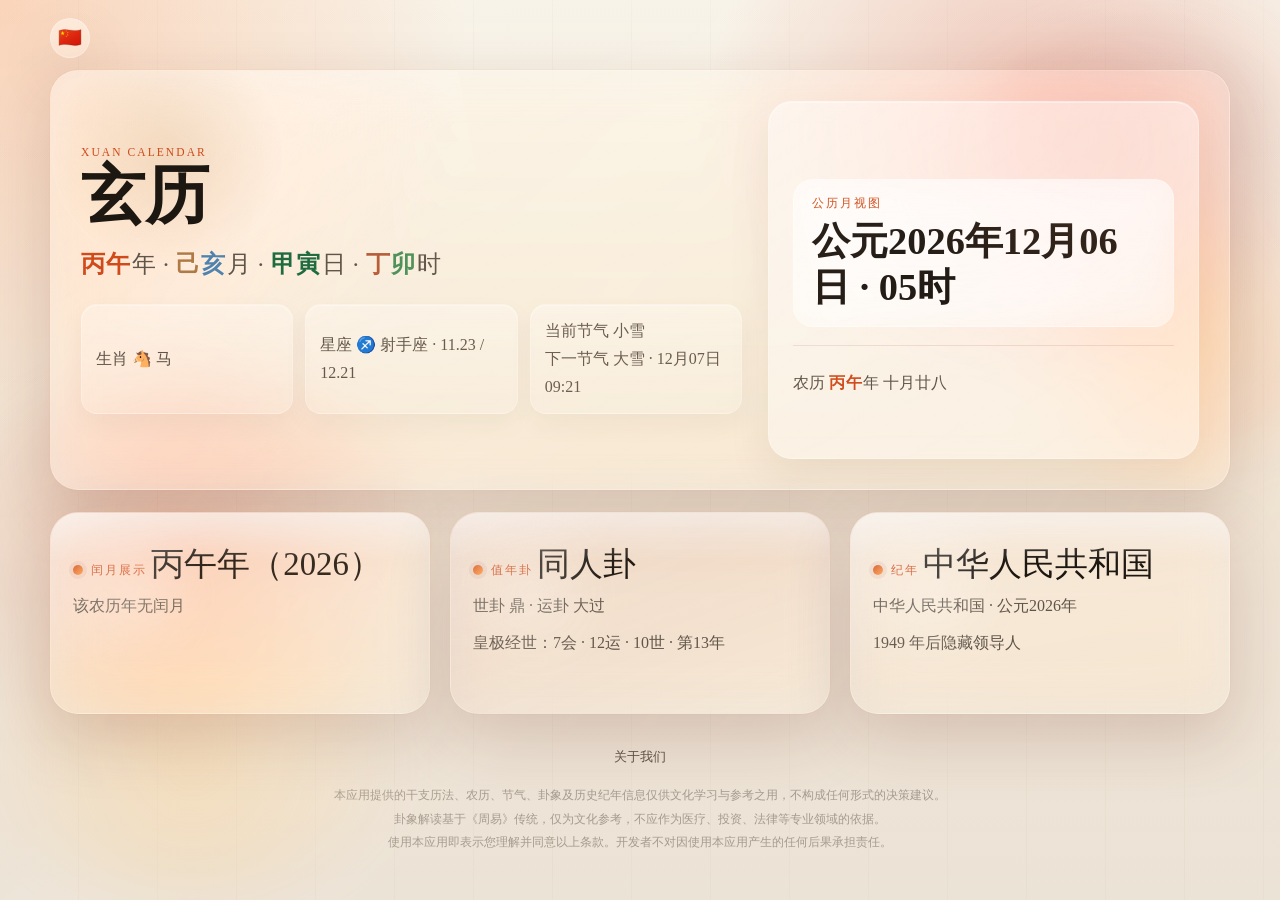
==== commit 0e4b0a62: "v1.3.1: i18n, multi-country history, swipe navigation, disclaimer - Swipe left/right to navigate day" ====
--- a/index.html
+++ b/index.html
@@ -9,13 +9,31 @@
   <body>
     <div class="backdrop"></div>
     <main class="shell">
+      <div class="locale-wrap">
+        <button id="localeTrigger" class="locale-trigger" type="button">🇨🇳</button>
+        <div id="localePanel" class="locale-panel hidden">
+          <p class="locale-group-label">History</p>
+          <div class="locale-options" id="countryOptions">
+            <button class="locale-opt active" data-country="cn">🇨🇳 中国</button>
+            <button class="locale-opt" data-country="us">🇺🇸 USA</button>
+            <button class="locale-opt" data-country="uk">🇬🇧 UK</button>
+            <button class="locale-opt" data-country="jp">🇯🇵 日本</button>
+          </div>
+          <p class="locale-group-label">Language</p>
+          <div class="locale-options" id="langOptions">
+            <button class="locale-opt active" data-lang="zh">中文</button>
+            <button class="locale-opt" data-lang="en">EN</button>
+            <button class="locale-opt" data-lang="ja">日本語</button>
+          </div>
+        </div>
+      </div>
       <section class="hero panel">
         <div class="hero-copy">
-          <p class="eyebrow">Xuan Calendar</p>
-          <h1>玄历</h1>
+          <p class="eyebrow" data-i18n="appSubtitle">Xuan Calendar</p>
+          <h1 data-i18n="appName">玄历</h1>
           <div class="hero-mobile-card">
             <button id="calendarLauncherMobile" class="hero-date-trigger hero-date-trigger-mobile" type="button">
-              <span class="mini-label">公历月视图</span>
+              <span class="mini-label" data-i18n="solarMonthView">公历月视图</span>
               <strong id="heroDateMobile">--</strong>
             </button>
             <p id="heroLunarMobile" class="muted hero-lunar-inline">--</p>
@@ -29,7 +47,7 @@
         </div>
         <div class="hero-meta">
           <button id="calendarLauncher" class="hero-date-trigger" type="button">
-            <span class="mini-label">公历月视图</span>
+            <span class="mini-label" data-i18n="solarMonthView">公历月视图</span>
             <strong id="heroDate">--</strong>
           </button>
           <p id="heroLunar" class="muted hero-lunar-desktop">--</p>
@@ -38,75 +56,97 @@
 
       <section class="cards-grid">
         <article class="panel stat-card">
-          <p class="section-tag">闰月展示</p>
+          <p class="section-tag" data-i18n="leapMonthLabel">闰月展示</p>
           <button id="lunarMonthsLauncher" class="card-link" type="button">--</button>
           <p id="lunarLeapStatus" class="muted">--</p>
         </article>
 
         <article class="panel stat-card accent-card">
-          <p class="section-tag">值年卦</p>
+          <p class="section-tag" data-i18n="yearHexagram">值年卦</p>
           <button id="hexagramCard" class="card-link" type="button">--</button>
           <p id="hexagramMeta" class="muted">--</p>
           <p id="hexagramCycle" class="muted">--</p>
         </article>
 
         <article class="panel stat-card">
-          <p class="section-tag">纪年</p>
+          <p class="section-tag" data-i18n="chronology">纪年</p>
           <button id="emperorCard" class="card-link" type="button">--</button>
           <p id="emperorEraCard" class="muted">--</p>
           <p id="emperorNoteCard" class="muted">--</p>
         </article>
 
       </section>
+
+      <footer class="app-footer">
+        <button id="aboutBtn" class="footer-link" type="button" data-i18n="aboutUs">关于我们</button>
+      </footer>
+
+      <section class="disclaimer-inline">
+        <p class="disclaimer-text" data-i18n="disclaimerText1">本应用提供的干支历法、农历、节气、卦象及历史纪年信息仅供文化学习与参考之用，不构成任何形式的决策建议。</p>
+        <p class="disclaimer-text" data-i18n="disclaimerText3">卦象解读基于《周易》传统，仅为文化参考，不应作为医疗、投资、法律等专业领域的依据。</p>
+        <p class="disclaimer-text" data-i18n="disclaimerText5">使用本应用即表示您理解并同意以上条款。开发者不对因使用本应用产生的任何后果承担责任。</p>
+      </section>
     </main>
+
+    <div id="aboutModal" class="modal hidden" aria-hidden="true">
+      <div class="modal-backdrop" data-close-about="true"></div>
+      <section class="modal-panel" role="dialog" aria-modal="true">
+        <button id="closeAboutModal" class="modal-close" type="button" aria-label="关闭" data-i18n="close">关闭</button>
+        <p class="section-tag" data-i18n="aboutUs">关于我们</p>
+        <h2>玄历 · Xuan Calendar</h2>
+        <div class="about-body">
+          <p class="muted" data-i18n="aboutDesc">玄历是一款开源的干支历法工具，融合中国传统历法、皇极经世卦象与多国历史纪年，帮助用户在日期与时间中发现更深层的文化脉络。</p>
+          <div class="text-card about-donate">
+            <h3 data-i18n="donateTitle">支持开发</h3>
+            <p class="muted" data-i18n="donateDesc">如果玄历对你有帮助，欢迎通过以下方式支持我们持续开发：</p>
+            <p class="donate-addr"><span class="donate-label">USDT (TRC20):</span><code id="walletAddr">TAeABo9shh83RpYWw1PkrdZEFaSHDUYKLk</code><button class="copy-btn" id="copyWalletBtn" type="button" data-i18n="copy">复制</button></p>
+          </div>
+          <div class="text-card">
+            <h3 data-i18n="openSource">开源</h3>
+            <p class="muted">GitHub: <a href="https://github.com/AerfaDr/xuanli-calendar" target="_blank" rel="noopener">xuanli-calendar</a></p>
+          </div>
+        </div>
+      </section>
+    </div>
 
     <div id="dateNavModal" class="modal hidden" aria-hidden="true">
       <div class="modal-backdrop" data-close-date-modal="true"></div>
       <section class="modal-panel date-modal-panel" role="dialog" aria-modal="true" aria-labelledby="monthTitle">
-        <button id="closeDateNavModal" class="modal-close" type="button" aria-label="关闭">关闭</button>
+        <button id="closeDateNavModal" class="modal-close" type="button" aria-label="关闭" data-i18n="close">关闭</button>
         <div class="date-modal-head">
           <div>
-            <p class="section-tag">公历月视图</p>
+            <p class="section-tag" data-i18n="solarMonthView">公历月视图</p>
             <h2 id="monthTitle">--</h2>
           </div>
           <div class="control-actions control-actions-inline">
-            <button id="jumpBtn" class="btn btn-primary">跳转</button>
-            <button id="todayBtn" class="btn">今天</button>
+            <button id="todayBtn" class="btn btn-primary" data-i18n="today">今天</button>
           </div>
         </div>
         <div class="controls-panel modal-controls-panel">
           <div class="controls-grid">
             <label>
-              <span>纪年</span>
+              <span data-i18n="eraLabel">纪年</span>
               <select id="eraSelect">
-                <option value="ce">公元</option>
-                <option value="bce">公元前</option>
+                <option value="ce" data-i18n="eraCE">公元</option>
+                <option value="bce" data-i18n="eraBCE">公元前</option>
               </select>
             </label>
             <label>
-              <span>年份</span>
+              <span data-i18n="yearLabel">年份</span>
               <input id="yearInput" type="number" min="1" step="1" />
             </label>
             <label>
-              <span>月份</span>
+              <span data-i18n="monthLabel">月份</span>
               <input id="monthInput" type="number" min="1" max="12" step="1" />
             </label>
             <label>
-              <span>日期</span>
+              <span data-i18n="dayLabel">日期</span>
               <input id="dayInput" type="number" min="1" max="31" step="1" />
             </label>
           </div>
-          <div class="stepper-row">
-            <button class="btn" data-step="year" data-amount="-1">前一年</button>
-            <button class="btn" data-step="year" data-amount="1">后一年</button>
-            <button class="btn" data-step="month" data-amount="-1">前一月</button>
-            <button class="btn" data-step="month" data-amount="1">后一月</button>
-            <button class="btn" data-step="day" data-amount="-1">前一日</button>
-            <button class="btn" data-step="day" data-amount="1">后一日</button>
-          </div>
         </div>
         <div class="section-head modal-section-head">
-          <p class="muted">点日期可切换查看</p>
+          <p class="muted" data-i18n="clickToSwitch">点日期可切换查看</p>
         </div>
         <div class="weekday-strip" id="weekdayStrip"></div>
         <div class="calendar-grid" id="monthGrid"></div>
@@ -116,8 +156,8 @@
     <div id="hexagramModal" class="modal hidden" aria-hidden="true">
       <div class="modal-backdrop" data-close-modal="true"></div>
       <section class="modal-panel" role="dialog" aria-modal="true" aria-labelledby="hexagramModalTitle">
-        <button id="closeHexagramModal" class="modal-close" type="button" aria-label="关闭">关闭</button>
-        <p class="section-tag">值年卦详情</p>
+        <button id="closeHexagramModal" class="modal-close" type="button" aria-label="关闭" data-i18n="close">关闭</button>
+        <p class="section-tag" data-i18n="hexagramDetail">值年卦详情</p>
         <h2 id="hexagramModalTitle">--</h2>
         <div class="hexagram-modal-layout">
           <div class="hexagram-sidebar">
@@ -135,15 +175,15 @@
           </div>
           <div class="text-sections hexagram-text-sections">
             <article class="text-card">
-              <h3>卦辞</h3>
+              <h3 data-i18n="judgementLabel">卦辞</h3>
               <p id="hexagramJudgement" class="muted">--</p>
             </article>
             <article class="text-card">
-              <h3>彖辞</h3>
+              <h3 data-i18n="tuanLabel">彖辞</h3>
               <p id="hexagramTuan" class="muted">--</p>
             </article>
             <article class="text-card">
-              <h3>象辞</h3>
+              <h3 data-i18n="xiangLabel">象辞</h3>
               <p id="hexagramXiang" class="muted">--</p>
             </article>
           </div>
@@ -154,20 +194,20 @@
     <div id="emperorModal" class="modal hidden" aria-hidden="true">
       <div class="modal-backdrop" data-close-emperor-modal="true"></div>
       <section class="modal-panel" role="dialog" aria-modal="true" aria-labelledby="emperorModalTitle">
-        <button id="closeEmperorModal" class="modal-close" type="button" aria-label="关闭">关闭</button>
-        <p class="section-tag">详情</p>
+        <button id="closeEmperorModal" class="modal-close" type="button" aria-label="关闭" data-i18n="close">关闭</button>
+        <p class="section-tag" data-i18n="leaderDetail">详情</p>
         <h2 id="emperorModalTitle">--</h2>
         <div class="emperor-meta-grid">
           <article id="emperorLifeCard" class="text-card">
-            <h3>生卒</h3>
+            <h3 data-i18n="lifespanLabel">生卒</h3>
             <p id="emperorLife" class="muted">--</p>
           </article>
           <article id="emperorReignCard" class="text-card">
-            <h3>在位</h3>
+            <h3 data-i18n="reignLabel">在位</h3>
             <p id="emperorReign" class="muted">--</p>
           </article>
           <article class="text-card">
-            <h3>年号</h3>
+            <h3 data-i18n="eraNameLabel">年号</h3>
             <p id="emperorEra" class="muted">--</p>
           </article>
         </div>
@@ -175,15 +215,15 @@
           <p id="emperorSummary">--</p>
           <div class="text-sections emperor-sections">
             <article class="text-card">
-              <h3>大事记</h3>
+              <h3 data-i18n="majorEvents">大事记</h3>
               <ul id="emperorEvents" class="detail-list"></ul>
             </article>
             <article class="text-card">
-              <h3>战争与政局</h3>
+              <h3 data-i18n="warsAndPolitics">战争与政局</h3>
               <ul id="emperorWars" class="detail-list"></ul>
             </article>
             <article class="text-card">
-              <h3>灾异与治理压力</h3>
+              <h3 data-i18n="crisesAndPressure">灾异与治理压力</h3>
               <ul id="emperorCalamities" class="detail-list"></ul>
             </article>
           </div>
@@ -194,16 +234,22 @@
     <div id="lunarMonthsModal" class="modal hidden" aria-hidden="true">
       <div class="modal-backdrop" data-close-lunar-modal="true"></div>
       <section class="modal-panel" role="dialog" aria-modal="true" aria-labelledby="lunarYearTitle">
-        <button id="closeLunarMonthsModal" class="modal-close" type="button" aria-label="关闭">关闭</button>
-        <p class="section-tag">农历月份结构</p>
+        <button id="closeLunarMonthsModal" class="modal-close" type="button" aria-label="关闭" data-i18n="close">关闭</button>
+        <p class="section-tag" data-i18n="lunarMonthStructure">农历月份结构</p>
         <h2 id="lunarYearTitle">--</h2>
-        <p id="lunarLeapModalMeta" class="muted">闰月会单独列出</p>
+        <p id="lunarLeapModalMeta" class="muted" data-i18n="leapMonthSingle">闰月会单独列出</p>
         <div id="lunarMonths" class="lunar-months"></div>
       </section>
     </div>
 
     <script src="hexagram-originals.js"></script>
+    <script src="hexagram-i18n.js"></script>
     <script src="calendar-core.js"></script>
+    <script src="i18n.js"></script>
+    <script src="history-i18n.js"></script>
+    <script src="history-us.js"></script>
+    <script src="history-uk.js"></script>
+    <script src="history-jp.js"></script>
     <script src="app.js"></script>
   </body>
 </html>
--- a/styles.css
+++ b/styles.css
@@ -733,6 +733,12 @@
   backdrop-filter: blur(14px) saturate(150%);
 }
 
+.month-chip.leap-highlight {
+  border-color: var(--accent);
+  background: linear-gradient(145deg, rgba(152, 45, 34, 0.08), rgba(255, 255, 255, 0.12)), rgba(255, 252, 247, 0.86);
+  box-shadow: 0 0 0 2px rgba(152, 45, 34, 0.12);
+}
+
 .month-chip strong {
   display: block;
   font-size: 1.06rem;
@@ -1602,6 +1608,208 @@
   }
 }
 
+.locale-wrap {
+  position: relative;
+  padding: 0 0 12px;
+}
+
+.locale-trigger {
+  width: 40px;
+  height: 40px;
+  border-radius: 50%;
+  border: 1px solid var(--line);
+  background: var(--glass-fill), var(--panel);
+  -webkit-backdrop-filter: blur(18px) saturate(150%);
+  backdrop-filter: blur(18px) saturate(150%);
+  font-size: 1.2rem;
+  line-height: 1;
+  cursor: pointer;
+  box-shadow: var(--shadow);
+  transition: transform 160ms ease, box-shadow 160ms ease;
+  display: flex;
+  align-items: center;
+  justify-content: center;
+}
+
+.locale-trigger:hover {
+  transform: scale(1.08);
+  box-shadow: 0 12px 28px rgba(61, 42, 26, 0.12);
+}
+
+.locale-panel {
+  position: absolute;
+  top: 48px;
+  left: 0;
+  z-index: 18;
+  min-width: 200px;
+  padding: 14px;
+  border-radius: 20px;
+  border: 1px solid var(--line);
+  background: var(--glass-fill), rgba(255, 255, 255, 0.88);
+  -webkit-backdrop-filter: blur(22px) saturate(160%);
+  backdrop-filter: blur(22px) saturate(160%);
+  box-shadow: 0 20px 48px rgba(36, 26, 20, 0.18);
+}
+
+.locale-panel.hidden {
+  display: none;
+}
+
+.locale-group-label {
+  margin: 0 0 6px;
+  font-size: 0.7rem;
+  text-transform: uppercase;
+  letter-spacing: 0.14em;
+  color: var(--accent);
+}
+
+.locale-group-label + .locale-group-label,
+.locale-options + .locale-group-label {
+  margin-top: 12px;
+}
+
+.locale-options {
+  display: flex;
+  flex-wrap: wrap;
+  gap: 6px;
+}
+
+.locale-opt {
+  height: 32px;
+  padding: 0 12px;
+  border: 1px solid rgba(255, 255, 255, 0.24);
+  border-radius: 16px;
+  background: rgba(255, 255, 255, 0.18);
+  color: var(--ink);
+  font: inherit;
+  font-size: 0.85rem;
+  cursor: pointer;
+  transition: background 120ms ease, border-color 120ms ease;
+}
+
+.locale-opt:hover {
+  background: rgba(255, 255, 255, 0.36);
+  border-color: rgba(255, 255, 255, 0.4);
+}
+
+.locale-opt.active {
+  background: linear-gradient(135deg, rgba(152, 45, 34, 0.72), rgba(188, 129, 64, 0.7));
+  color: #fff8f1;
+  border-color: transparent;
+}
+
+.app-footer {
+  display: flex;
+  justify-content: center;
+  align-items: center;
+  gap: 10px;
+  padding: 12px 0 4px;
+}
+
+.footer-link {
+  padding: 0;
+  border: 0;
+  background: transparent;
+  color: var(--ink-soft);
+  font: inherit;
+  font-size: 0.82rem;
+  cursor: pointer;
+  transition: color 160ms ease;
+}
+
+.footer-link:hover {
+  color: var(--accent);
+}
+
+.footer-dot {
+  color: var(--ink-soft);
+  font-size: 0.7rem;
+}
+
+.disclaimer-inline {
+  padding: 16px 0 0;
+  opacity: 0.5;
+}
+
+.disclaimer-text {
+  margin: 0 0 4px;
+  font-size: 0.72rem;
+  line-height: 1.7;
+  color: var(--ink-soft);
+  text-align: center;
+}
+
+.about-body {
+  margin-top: 16px;
+}
+
+.about-body p {
+  line-height: 1.85;
+  margin: 0 0 12px;
+}
+
+.about-donate {
+  margin-top: 14px;
+}
+
+.donate-addr {
+  display: flex;
+  align-items: center;
+  gap: 8px;
+  flex-wrap: wrap;
+  margin-top: 8px;
+}
+
+.donate-label {
+  font-size: 0.85rem;
+  color: var(--ink-soft);
+  white-space: nowrap;
+}
+
+.donate-addr code {
+  font-size: 0.78rem;
+  padding: 4px 8px;
+  border-radius: 8px;
+  background: rgba(255, 255, 255, 0.28);
+  border: 1px solid rgba(255, 255, 255, 0.22);
+  word-break: break-all;
+}
+
+.copy-btn {
+  height: 28px;
+  padding: 0 10px;
+  border: 1px solid rgba(255, 255, 255, 0.24);
+  border-radius: 8px;
+  background: rgba(255, 255, 255, 0.24);
+  color: var(--accent);
+  font: inherit;
+  font-size: 0.78rem;
+  cursor: pointer;
+  white-space: nowrap;
+}
+
+.copy-btn:hover {
+  background: rgba(255, 255, 255, 0.4);
+}
+
+.shell.swipe-left {
+  animation: swipeInFromRight 0.28s ease-out;
+}
+
+.shell.swipe-right {
+  animation: swipeInFromLeft 0.28s ease-out;
+}
+
+@keyframes swipeInFromRight {
+  from { transform: translateX(40px); opacity: 0.5; }
+  to { transform: translateX(0); opacity: 1; }
+}
+
+@keyframes swipeInFromLeft {
+  from { transform: translateX(-40px); opacity: 0.5; }
+  to { transform: translateX(0); opacity: 1; }
+}
+
 @media (min-width: 861px) {
   .backdrop::before {
     width: 42vw;
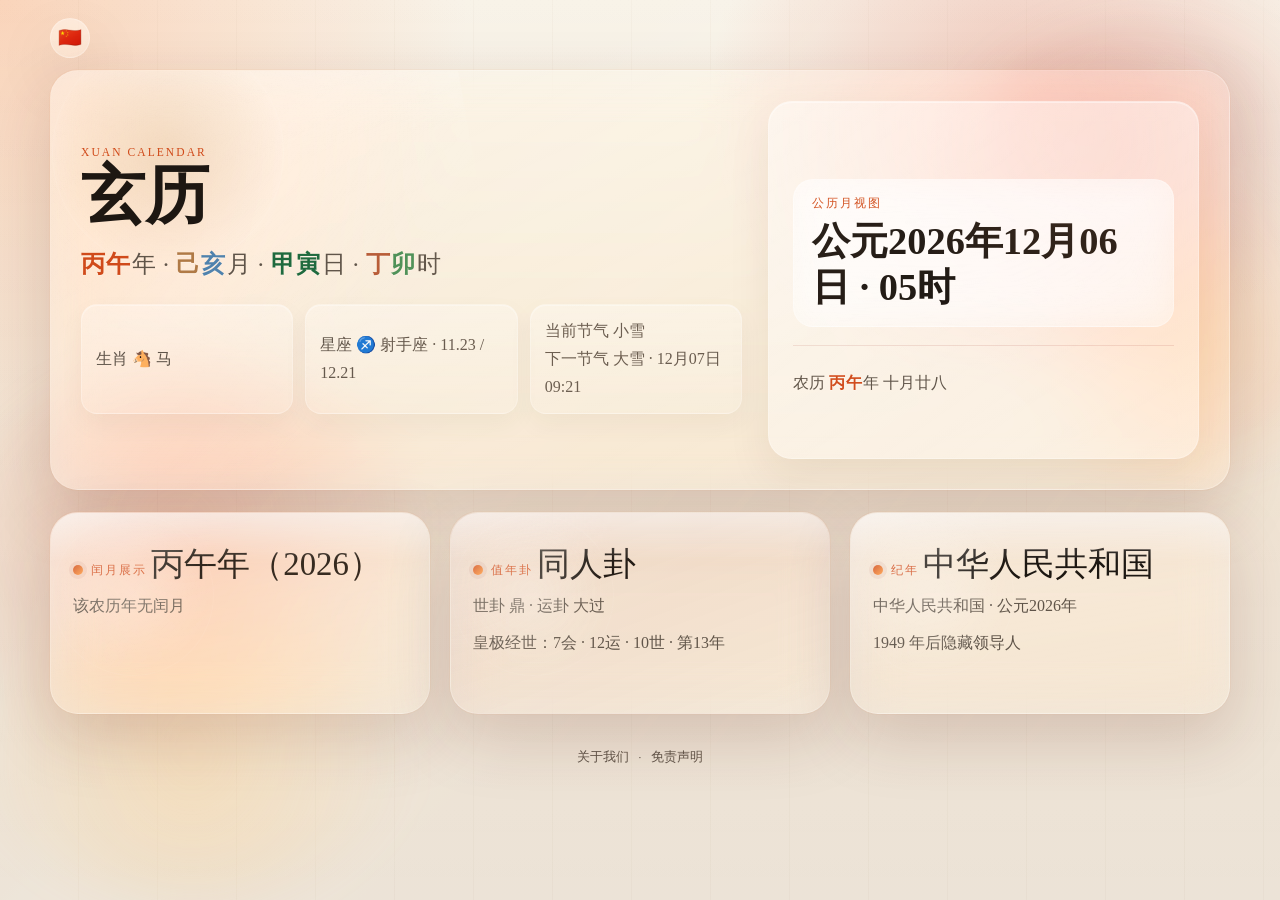
==== commit 480ca331: "fix: full i18n for history content, disclaimer modal, about card layout - History detail content (su" ====
--- a/index.html
+++ b/index.html
@@ -79,13 +79,9 @@
 
       <footer class="app-footer">
         <button id="aboutBtn" class="footer-link" type="button" data-i18n="aboutUs">关于我们</button>
+        <span class="footer-dot">·</span>
+        <button id="disclaimerBtn" class="footer-link" type="button" data-i18n="disclaimer">免责声明</button>
       </footer>
-
-      <section class="disclaimer-inline">
-        <p class="disclaimer-text" data-i18n="disclaimerText1">本应用提供的干支历法、农历、节气、卦象及历史纪年信息仅供文化学习与参考之用，不构成任何形式的决策建议。</p>
-        <p class="disclaimer-text" data-i18n="disclaimerText3">卦象解读基于《周易》传统，仅为文化参考，不应作为医疗、投资、法律等专业领域的依据。</p>
-        <p class="disclaimer-text" data-i18n="disclaimerText5">使用本应用即表示您理解并同意以上条款。开发者不对因使用本应用产生的任何后果承担责任。</p>
-      </section>
     </main>
 
     <div id="aboutModal" class="modal hidden" aria-hidden="true">
@@ -96,15 +92,33 @@
         <h2>玄历 · Xuan Calendar</h2>
         <div class="about-body">
           <p class="muted" data-i18n="aboutDesc">玄历是一款开源的干支历法工具，融合中国传统历法、皇极经世卦象与多国历史纪年，帮助用户在日期与时间中发现更深层的文化脉络。</p>
-          <div class="text-card about-donate">
-            <h3 data-i18n="donateTitle">支持开发</h3>
-            <p class="muted" data-i18n="donateDesc">如果玄历对你有帮助，欢迎通过以下方式支持我们持续开发：</p>
-            <p class="donate-addr"><span class="donate-label">USDT (TRC20):</span><code id="walletAddr">TAeABo9shh83RpYWw1PkrdZEFaSHDUYKLk</code><button class="copy-btn" id="copyWalletBtn" type="button" data-i18n="copy">复制</button></p>
-          </div>
-          <div class="text-card">
-            <h3 data-i18n="openSource">开源</h3>
-            <p class="muted">GitHub: <a href="https://github.com/AerfaDr/xuanli-calendar" target="_blank" rel="noopener">xuanli-calendar</a></p>
-          </div>
+          <div class="about-cards">
+            <div class="text-card">
+              <h3 data-i18n="donateTitle">支持开发</h3>
+              <p class="muted" data-i18n="donateDesc">如果玄历对你有帮助，欢迎通过以下方式支持我们持续开发：</p>
+              <p class="donate-addr"><span class="donate-label">USDT (TRC20):</span><code id="walletAddr">TAeABo9shh83RpYWw1PkrdZEFaSHDUYKLk</code><button class="copy-btn" id="copyWalletBtn" type="button" data-i18n="copy">复制</button></p>
+            </div>
+            <div class="text-card">
+              <h3 data-i18n="openSource">开源</h3>
+              <p class="muted">GitHub: <a href="https://github.com/zsyc2601-ship-it/xuanli-calendar" target="_blank" rel="noopener">xuanli-calendar</a></p>
+            </div>
+          </div>
+        </div>
+      </section>
+    </div>
+
+    <div id="disclaimerModal" class="modal hidden" aria-hidden="true">
+      <div class="modal-backdrop" data-close-disclaimer="true"></div>
+      <section class="modal-panel" role="dialog" aria-modal="true">
+        <button id="closeDisclaimerModal" class="modal-close" type="button" aria-label="关闭" data-i18n="close">关闭</button>
+        <p class="section-tag" data-i18n="disclaimer">免责声明</p>
+        <h2 data-i18n="disclaimerTitle">免责声明</h2>
+        <div class="about-body">
+          <p class="muted" data-i18n="disclaimerText1">本应用提供的干支历法、农历、节气、卦象及历史纪年信息仅供文化学习与参考之用，不构成任何形式的决策建议。</p>
+          <p class="muted" data-i18n="disclaimerText2">古代年份的农历与节气采用现代天文历法回推，与古代实历可能存在偏差。帝王纪年采用中原主线展示，不代表对历史的完整复原。</p>
+          <p class="muted" data-i18n="disclaimerText3">卦象解读基于《周易》传统，仅为文化参考，不应作为医疗、投资、法律等专业领域的依据。</p>
+          <p class="muted" data-i18n="disclaimerText4">外国历史数据尽力确保准确，但简化展示可能遗漏细节。如有错误欢迎在 GitHub 提交反馈。</p>
+          <p class="muted" data-i18n="disclaimerText5">使用本应用即表示您理解并同意以上条款。开发者不对因使用本应用产生的任何后果承担责任。</p>
         </div>
       </section>
     </div>
--- a/styles.css
+++ b/styles.css
@@ -1726,26 +1726,23 @@
   font-size: 0.7rem;
 }
 
-.disclaimer-inline {
-  padding: 16px 0 0;
-  opacity: 0.5;
-}
-
-.disclaimer-text {
-  margin: 0 0 4px;
-  font-size: 0.72rem;
-  line-height: 1.7;
-  color: var(--ink-soft);
-  text-align: center;
-}
-
 .about-body {
   margin-top: 16px;
 }
 
-.about-body p {
+.about-body > p {
   line-height: 1.85;
   margin: 0 0 12px;
+}
+
+.about-cards {
+  display: grid;
+  gap: 14px;
+  margin-top: 14px;
+}
+
+.about-cards .text-card {
+  width: 100%;
 }
 
 .about-donate {
